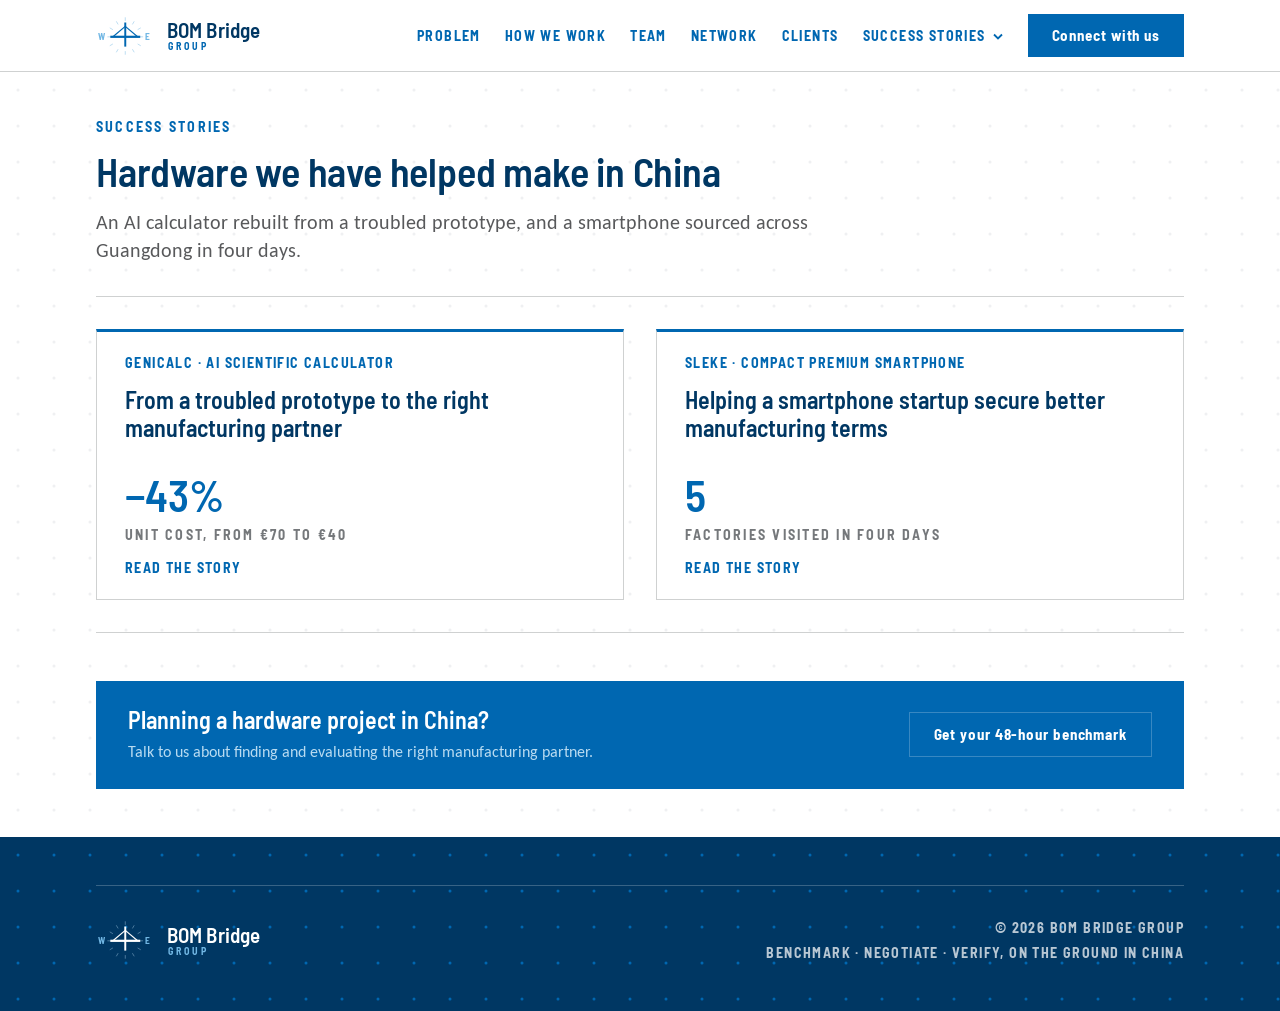
==== success-stories/index.html @ 74b77a2b "Add Success stories section with GeniCalc and SLEKE stories Header dropdown replaces the Results lin" ====
<!doctype html>
<html lang="en">
<head>
<meta charset="utf-8">
<meta name="viewport" content="width=device-width, initial-scale=1">
<title>Success stories | BOM Bridge Group</title>
<meta name="description" content="Hardware projects BOM Bridge Group has helped make in China, from a troubled prototype to a smartphone sourced across Guangdong.">
<meta name="theme-color" content="#003763">
<link rel="canonical" href="https://bombridgegroup.com/success-stories/">
<link rel="icon" href="../assets/logo/favicon.svg" type="image/svg+xml">

<meta property="og:type" content="article">
<meta property="og:site_name" content="BOM Bridge Group">
<meta property="og:title" content="Success stories | BOM Bridge Group">
<meta property="og:description" content="Hardware projects BOM Bridge Group has helped make in China, from a troubled prototype to a smartphone sourced across Guangdong.">
<meta property="og:url" content="https://bombridgegroup.com/success-stories/">
<meta property="og:image" content="https://bombridgegroup.com/assets/og/og-image.png">
<meta property="og:image:width" content="1200">
<meta property="og:image:height" content="630">
<meta name="twitter:card" content="summary_large_image">

<script type="application/ld+json">
{"@context": "https://schema.org", "@type": "CollectionPage", "name": "Success stories", "url": "https://bombridgegroup.com/success-stories/", "description": "Hardware projects BOM Bridge Group has helped make in China, from a troubled prototype to a smartphone sourced across Guangdong.", "publisher": {"@type": "Organization", "name": "BOM Bridge Group", "url": "https://bombridgegroup.com/", "logo": "https://bombridgegroup.com/assets/logo/compass-blue.png"}, "mainEntity": {"@type": "ItemList", "itemListElement": [{"@type": "ListItem", "position": 1, "url": "https://bombridgegroup.com/success-stories/genicalc/", "name": "From a troubled prototype to the right manufacturing partner"}, {"@type": "ListItem", "position": 2, "url": "https://bombridgegroup.com/success-stories/sleke/", "name": "Helping a smartphone startup secure better manufacturing terms"}]}}
</script>

<link rel="preconnect" href="https://fonts.googleapis.com">
<link rel="preconnect" href="https://fonts.gstatic.com" crossorigin>
<link href="https://fonts.googleapis.com/css2?family=Barlow+Semi+Condensed:wght@400;500;600;700&family=Carlito:ital,wght@0,400;0,700;1,400&display=swap" rel="stylesheet">
<link rel="stylesheet" href="../css/tokens.css">
<link rel="stylesheet" href="../css/main.css">
</head>
<body>

<a class="skip" href="#top">Skip to content</a>

<header class="topbar">
  <div class="topbar-inner">
    <a class="brand" href="../" aria-label="BOM Bridge Group, home">
      <svg viewBox="-13 -4 90 61.5" xmlns="http://www.w3.org/2000/svg" role="img" aria-label="BOM Bridge Group compass mark">
        <path d="M54 28 H59.5 M10 28 H4.5 M32 3.5 V-2 M32 50 V55.5" stroke="#B8DBF1" stroke-width="1.4" fill="none"/>
        <path d="M51.05 17 L55.82 14.25 M43 8.95 L45.75 4.18 M21 8.95 L18.25 4.18 M12.95 17 L8.18 14.25 M51.05 39 L55.82 41.75 M43 47.05 L45.75 51.82 M21 47.05 L18.25 51.82 M12.95 39 L8.18 41.75" stroke="#B8DBF1" stroke-width="1.4" fill="none"/>
        <text x="-9.5" y="33" font-family="Bahnschrift,'Barlow Semi Condensed',sans-serif" font-size="14.3" font-weight="700" fill="#71B7E4">W</text>
        <text x="62" y="33" font-family="Bahnschrift,'Barlow Semi Condensed',sans-serif" font-size="14.3" font-weight="700" fill="#71B7E4">E</text>
        <path d="M9 28 H55" stroke="#0067B1" stroke-width="3.4" fill="none"/>
        <path d="M32 6 V43.1" stroke="#0067B1" stroke-width="3"/>
        <path d="M32 12 L13 28" stroke="#0067B1" stroke-width="1.8" fill="none"/>
        <path d="M32 12 L51 28" stroke="#0067B1" stroke-width="1.8" fill="none"/>
      </svg>
      <span class="brand-text">
        <span class="brand-name">BOM Bridge</span>
        <span class="brand-sub">Group</span>
      </span>
    </a>
    <button class="btn btn--secondary nav-toggle" aria-expanded="false" aria-controls="site-nav">Menu</button>
    <nav class="nav" id="site-nav" aria-label="Main">
      <a href="../#problem">Problem</a>
      <a href="../#how">How we work</a>
      <a href="../#team">Team</a>
      <a href="../#network">Network</a>
      <a href="../#clients">Clients</a>
      <div class="nav-dd">
        <button class="nav-dd-toggle" type="button" aria-expanded="false" aria-controls="nav-stories">Success stories
          <svg width="12" height="12" viewBox="0 0 12 12" aria-hidden="true"><path d="M2 4.5 L6 8.5 L10 4.5" fill="none" stroke="currentColor" stroke-width="1.8"/></svg>
        </button>
        <div class="nav-dd-panel" id="nav-stories" hidden>
          <a href="../success-stories/genicalc/">GeniCalc, AI calculator</a>
          <a href="../success-stories/sleke/">SLEKE, smartphone</a>
          <a href="../success-stories/">All success stories</a>
        </div>
      </div>
      <a class="btn" href="../#connect">Connect with us</a>
    </nav>
  </div>
</header>

<main id="top">
<section class="section">
  <div class="wrap">
    <p class="eyebrow">Success Stories</p>
    <h1>Hardware we have helped make in China</h1>
    <p class="section-sub">An AI calculator rebuilt from a troubled prototype, and a smartphone sourced across Guangdong in four days.</p>
    <hr class="rule">
    <div class="story-cards">
      <a class="card story-card" href="../success-stories/genicalc/">
        <p class="case-label">GeniCalc · AI scientific calculator</p>
        <h3>From a troubled prototype to the right manufacturing partner</h3>
        <p class="figure">−43%<span class="figure-label" style="display:block">Unit cost, from €70 to €40</span></p>
        <span class="story-read">Read the story</span>
      </a>
      <a class="card story-card" href="../success-stories/sleke/">
        <p class="case-label">SLEKE · Compact premium smartphone</p>
        <h3>Helping a smartphone startup secure better manufacturing terms</h3>
        <p class="figure">5<span class="figure-label" style="display:block">Factories visited in four days</span></p>
        <span class="story-read">Read the story</span>
      </a>
    </div>
    <hr class="rule">
    <div class="callout story-cta">
      <div>
        <h3>Planning a hardware project in China?</h3>
        <p>Talk to us about finding and evaluating the right manufacturing partner.</p>
      </div>
      <a class="btn btn--on-dark" href="../#connect">Get your 48-hour benchmark</a>
    </div>
  </div>
</section>
</main>

<footer class="footer">
  <div class="wrap">
    <div class="footer-inner">
      <div class="brand" aria-label="BOM Bridge Group">
        <svg viewBox="-13 -4 90 61.5" xmlns="http://www.w3.org/2000/svg" role="img" aria-label="BOM Bridge Group compass mark" style="height:40px;width:auto">
        <path d="M54 28 H59.5 M10 28 H4.5 M32 3.5 V-2 M32 50 V55.5" stroke="rgba(184,219,241,0.45)" stroke-width="1.4" fill="none"/>
        <path d="M51.05 17 L55.82 14.25 M43 8.95 L45.75 4.18 M21 8.95 L18.25 4.18 M12.95 17 L8.18 14.25 M51.05 39 L55.82 41.75 M43 47.05 L45.75 51.82 M21 47.05 L18.25 51.82 M12.95 39 L8.18 41.75" stroke="rgba(184,219,241,0.45)" stroke-width="1.4" fill="none"/>
        <text x="-9.5" y="33" font-family="Bahnschrift,'Barlow Semi Condensed',sans-serif" font-size="14.3" font-weight="700" fill="#71B7E4">W</text>
        <text x="62" y="33" font-family="Bahnschrift,'Barlow Semi Condensed',sans-serif" font-size="14.3" font-weight="700" fill="#71B7E4">E</text>
        <path d="M9 28 H55" stroke="#FFFFFF" stroke-width="3.4" fill="none"/>
        <path d="M32 6 V43.1" stroke="#FFFFFF" stroke-width="3"/>
        <path d="M32 12 L13 28" stroke="#FFFFFF" stroke-width="1.8" fill="none"/>
        <path d="M32 12 L51 28" stroke="#FFFFFF" stroke-width="1.8" fill="none"/>
      </svg>
        <span class="brand-text">
          <span class="brand-name">BOM Bridge</span>
          <span class="brand-sub">Group</span>
        </span>
      </div>
      <div class="footer-labels">
        <span>© 2026 BOM Bridge Group</span>
        <span>Benchmark · Negotiate · Verify, On the ground in China</span>
      </div>
    </div>
  </div>
</footer>

<script src="../js/site.js"></script>
</body>
</html>
---- css/tokens.css ----
/* BOM Bridge Group design tokens — values are verbatim from
   "BOM Bridge Group - Design System.md" §2 (colour) and §3 (type). */
:root {
  --navy:#003763; --blue:#0067B1; --blue-mid:#1976B9; --blue-light:#71B7E4;
  --blue-pale:#B8DBF1; --blue-tint:#EBF3F9;
  --ink:#58595B; --ink-soft:#75787B; --grey:#AFB2B3; --line:#CFD1D1; --paper:#FFFFFF;
  --red:#BF4634; --red-line:#F7D2CD; --red-tint:#FDF3F1;
  --line-on-dark:rgba(255,255,255,0.22);
  --label-on-dark:rgba(255,255,255,0.72);

  --font-display:Bahnschrift,"Barlow Semi Condensed","DIN Alternate",sans-serif;
  --font-body:Calibri,Carlito,"Segoe UI",sans-serif;
  --font-cjk:"Microsoft YaHei","PingFang SC","Noto Sans SC",sans-serif;

  --s1:8px; --s2:16px; --s3:24px; --s4:32px; --s5:48px; --s6:64px; --s7:96px;
  --wrap:1280px; --gutter:96px;
}
---- css/main.css ----
/* BOM Bridge Group — layout and components per design system §3–§5.
   Square corners everywhere except .portrait; no shadows, gradients or blur. */

*, *::before, *::after { box-sizing:border-box; }

html { scroll-behavior:smooth; }
@media (prefers-reduced-motion: reduce) { html { scroll-behavior:auto; } }

body {
  margin:0;
  background:var(--paper) url('../assets/backgrounds/dots-light.svg');
  color:var(--ink);
  font:400 17px/1.5 var(--font-body);
}

/* ---------- Type ---------- */

h1, h2, h3, h4 { color:var(--navy); font-family:var(--font-display); margin:0; }
h1 { font-size:40px; font-weight:600; line-height:1.05; letter-spacing:-0.005em; }
h2 { font-size:28px; font-weight:600; line-height:1.1; }
h3 { font-size:22px; font-weight:600; line-height:1.15; }

.hero-title { font-size:64px; font-weight:600; line-height:1.02; letter-spacing:-0.01em; }

.eyebrow {
  font:700 14px/1 var(--font-display);
  letter-spacing:0.16em; text-transform:uppercase;
  color:var(--blue); margin:0 0 var(--s2);
}
.lead { font-size:20px; line-height:1.4; margin:0; }
.small { font-size:15px; line-height:1.4; }
p { margin:0; }
p + p { margin-top:var(--s2); }

a { color:var(--blue); text-decoration:none; }
a:hover { color:var(--navy); text-decoration:underline; }
:focus-visible { outline:2px solid var(--blue); outline-offset:2px; }

/* ---------- Page scaffolding ---------- */

.skip {
  position:absolute; left:-9999px; top:0;
  background:var(--blue); color:#FFFFFF; padding:10px 16px;
  font:700 15px var(--font-display);
}
.skip:focus { left:0; z-index:100; color:#FFFFFF; }

.wrap { max-width:var(--wrap); margin:0 auto; padding:0 var(--gutter); }

.section { padding:var(--s5) 0; }
/* the closing rule is the section's last element; no extra space below it, so every gap is the same 96px */
.wrap > .rule:last-child { margin-bottom:0; }
/* light sections show the page-wide dots on body, so the pattern runs unbroken from top to bottom */
.section--light { background:none; }
.section--dark {
  background:var(--navy) url('../assets/backgrounds/dots-navy.svg');
  color:#FFFFFF;
}
.section--dark h2, .section--dark h3 { color:#FFFFFF; }
.section--dark .section-sub { color:var(--blue-pale); }
.section--dark .eyebrow { color:var(--label-on-dark); }
.section--dark .rule { border-color:var(--line-on-dark); }
.section--dark .footnote { color:var(--blue-pale); }

.section-sub { font-size:20px; line-height:1.4; color:var(--ink); margin:var(--s2) 0 0; max-width:72ch; }

.rule { border:0; border-top:1px solid var(--line); margin:var(--s4) 0; flex:none; }

.footnote { font-size:14px; line-height:1.4; color:var(--ink-soft); margin:var(--s3) 0 0; }

/* ---------- Header ---------- */

.topbar {
  position:sticky; top:0; z-index:50;
  background:var(--paper);
  border-bottom:1px solid var(--line);
}
.topbar-inner {
  display:flex; align-items:center; justify-content:space-between;
  gap:var(--s3); padding:14px var(--gutter);
  max-width:var(--wrap); margin:0 auto;
}
.brand { display:flex; align-items:center; gap:12px; text-decoration:none; }
.brand:hover { text-decoration:none; }
.brand svg { height:40px; width:auto; display:block; }
.brand-text { display:flex; flex-direction:column; }
.brand-name {
  font:600 21px/1.02 var(--font-display);
  letter-spacing:0.01em; color:var(--navy);
}
.brand-sub {
  font:700 10px/1.2 var(--font-display);
  letter-spacing:0.30em; text-transform:uppercase;
  color:var(--blue); margin-left:1px;
}
.nav { display:flex; align-items:center; gap:var(--s3); }
.nav a:not(.btn) {
  font:700 14px/1 var(--font-display);
  letter-spacing:0.10em; text-transform:uppercase;
  color:var(--blue);
}
.nav a:not(.btn):hover { color:var(--navy); text-decoration:underline; }
.btn.nav-toggle { display:none; }

/* Header dropdown: opens on click (not hover) so it works on touch screens and keyboards */
.nav-dd { position:relative; }
.nav-dd-toggle {
  display:inline-flex; align-items:center; gap:6px;
  background:none; border:0; padding:0; cursor:pointer;
  font:700 14px/1 var(--font-display);
  letter-spacing:0.10em; text-transform:uppercase;
  color:var(--blue);
}
.nav-dd-toggle:hover { color:var(--navy); }
.nav-dd-toggle svg { transition:transform .15s; }
.nav-dd-toggle[aria-expanded="true"] svg { transform:rotate(180deg); }
.nav-dd-panel {
  position:absolute; left:0; top:calc(100% + 18px); z-index:60;
  min-width:250px; padding:8px 0;
  background:var(--paper);
  border:1px solid var(--line); border-top:3px solid var(--blue);
}
.nav .nav-dd-panel a {
  display:block; padding:10px 18px;
  font:600 16px/1.3 var(--font-display);
  letter-spacing:0; text-transform:none;
  color:var(--navy);
}
.nav .nav-dd-panel a:hover { background:var(--blue-tint); color:var(--blue); text-decoration:none; }
.nav .nav-dd-panel a:last-child { border-top:1px solid var(--line); margin-top:4px; color:var(--blue); }

/* ---------- Buttons ---------- */

.btn {
  display:inline-block;
  background:var(--blue); color:#FFFFFF;
  font:700 15px/1 var(--font-display); letter-spacing:0.06em;
  padding:14px 24px; border:0; cursor:pointer;
  text-decoration:none;
}
.btn:hover { background:var(--blue-mid); color:#FFFFFF; text-decoration:none; }
.btn--secondary {
  background:transparent; color:var(--blue);
  border:1px solid var(--blue);
  padding:13px 23px;
}
.btn--secondary:hover { background:var(--blue-tint); color:var(--blue); }

/* ---------- Components (§5) ---------- */

.card {
  background:#FFFFFF; border:1px solid var(--line); border-top:3px solid var(--blue);
  padding:24px 28px;
}
.card--red {
  border:1px solid var(--red-line); border-top:3px solid var(--red);
  background:var(--red-tint);
}

.chip {
  background:var(--blue-tint); color:var(--navy);
  font:700 15px/1.2 var(--font-body);
  padding:10px 14px; text-align:center;
  /* chips share a row height when a neighbour wraps, so centre the text vertically */
  display:flex; align-items:center; justify-content:center;
}
.chip-row { display:grid; gap:var(--s1); }
.chip-row--5 { grid-template-columns:repeat(5, minmax(0,1fr)); }

.callout { background:var(--blue); padding:26px 32px; }
.callout h3 { color:#FFFFFF; font:600 24px/1.1 var(--font-display); margin:0; }
.callout p { color:var(--blue-pale); font:400 16px/1.35 var(--font-body); margin:8px 0 0; }

.steps { display:flex; flex-direction:column; }
.step { display:grid; grid-template-columns:52px 1fr; gap:var(--s3); padding:var(--s3) 0; }
.step + .step { border-top:1px solid var(--line); }
.step-key {
  width:52px; height:52px; border:1px solid var(--blue);
  display:grid; place-content:center;
  font:700 18px var(--font-display); color:var(--blue);
}
.step h3 { font-size:22px; }
.step p { font-size:16px; color:var(--ink-soft); margin-top:6px; }

.bullets { list-style:none; margin:0; padding:0; display:flex; flex-direction:column; gap:var(--s2); }
.bullets li { display:grid; grid-template-columns:14px 1fr; gap:16px; font-size:17px; line-height:1.4; color:var(--ink); }
.bullets li::before {
  content:""; width:8px; height:8px; border-radius:50%;
  background:var(--blue); margin-top:7px;
}
.bullets--red li::before { background:var(--red); }

.figure { font:600 44px/1 var(--font-display); color:var(--blue); }
.figure--red { color:var(--red); }
.figure-label {
  font:700 14px/1.4 var(--font-display);
  letter-spacing:0.16em; text-transform:uppercase;
  color:var(--ink-soft); margin-top:var(--s1);
}

.portrait {
  width:96px; height:96px; flex:none;
  border:3px solid var(--blue); background:var(--blue-tint);
  border-radius:50%; overflow:hidden;
}
.portrait img { width:100%; height:100%; object-fit:cover; display:block; }

.person { display:flex; align-items:center; gap:var(--s3); padding:var(--s3) 0; }
.person + .person { border-top:1px solid var(--line); }
.person h3 { font-size:24px; }
.person .role {
  font:700 14px/1.4 var(--font-display);
  letter-spacing:0.10em; text-transform:uppercase;
  color:var(--blue); margin-top:4px;
}
.person .cv { font-size:15px; line-height:1.4; color:var(--ink-soft); margin-top:6px; }

.logo-tile {
  background:#FFFFFF; border:1px solid var(--line); padding:12px;
  margin:0; display:flex; flex-direction:column; gap:10px;
}
.logo-tile img { height:48px; width:100%; object-fit:contain; display:block; }
.logo-tile figcaption { font-size:15px; line-height:1.4; color:var(--ink-soft); text-align:center; }

.quote { font:italic 400 15px/1.4 var(--font-body); color:var(--ink-soft); margin:0; }
.quote-attr {
  font:700 14px/1.4 var(--font-display);
  letter-spacing:0.10em; text-transform:uppercase;
  color:var(--ink-soft); font-style:normal; display:block; margin-top:var(--s1);
}
.quote--closer { font:500 22px/1.3 var(--font-display); color:var(--navy); font-style:normal; }
.quote--closer .quote-attr { color:var(--blue); }

.colhead {
  font:700 14px/1 var(--font-display);
  letter-spacing:0.16em; text-transform:uppercase;
  color:var(--ink-soft);
  padding-bottom:var(--s2);
  border-bottom:2px solid var(--blue);
  margin:0 0 var(--s1);
}
/* Non-tabular caps label: 1px rule, since 2px is reserved for roster/table headers */
.speclabel {
  font:700 14px/1 var(--font-display);
  letter-spacing:0.16em; text-transform:uppercase;
  color:var(--ink-soft);
  padding-bottom:var(--s2);
  border-bottom:1px solid var(--line);
  margin:var(--s4) 0 var(--s2);
}

/* ---------- Hero ---------- */

.hero { padding:var(--s6) 0 var(--s5); }
.hero-grid {
  display:grid; grid-template-columns:1.1fr 0.9fr;
  gap:var(--s6); align-items:center;
}
.hero-tagline {
  font:700 14px/1 var(--font-display);
  letter-spacing:0.16em; text-transform:uppercase;
  color:var(--blue); margin:0 0 var(--s3);
}
.hero-copy .lead { margin:var(--s3) 0 0; max-width:46ch; }
.hero-ctas { display:flex; flex-wrap:wrap; gap:var(--s2); margin-top:var(--s4); }
.hero-visual { display:grid; place-content:center; }

.stamp {
  width:232px; height:232px;
  border:3px solid var(--blue); background:var(--paper);
  transform:rotate(-8deg);
  display:grid; place-content:center; gap:10px;
  text-align:center; color:var(--blue);
}
.stamp-hanzi { font:700 84px/1 var(--font-cjk); }
.stamp-caps {
  font:700 15px/1.5 var(--font-display);
  letter-spacing:0.16em; text-transform:uppercase;
}

/* ---------- Section-specific layout ---------- */

.grid-2 { display:grid; grid-template-columns:1fr 1fr; gap:var(--s6); }
.grid-3 { display:grid; grid-template-columns:repeat(3, minmax(0,1fr)); gap:var(--s4); }

.case-label {
  font:700 14px/1 var(--font-display);
  letter-spacing:0.10em; text-transform:uppercase;
  color:var(--blue);
}
.prob-card h3 { margin-top:var(--s2); }
.prob-toggle {
  background:none; border:0; padding:0; cursor:pointer;
  font:700 14px/1 var(--font-display);
  letter-spacing:0.10em; text-transform:uppercase;
  color:var(--blue); margin-top:var(--s2);
}
.prob-toggle:hover { color:var(--navy); text-decoration:underline; }
.prob-body { margin-top:var(--s3); }
.prob-body[hidden] { display:none; }
.prob-body .rule { margin:var(--s3) 0; }

.model-steps { display:flex; flex-direction:column; }
.model-step { display:grid; grid-template-columns:52px 1fr; gap:var(--s3); padding:var(--s3) 0; }
.model-step + .model-step { border-top:1px solid var(--line); }
.model-step h4 { font-size:20px; line-height:1.2; }
.model-step p { font-size:16px; color:var(--ink-soft); margin-top:6px; }

.map-frame { border:1px solid var(--blue); padding:24px; background:#FFFFFF; margin:0;
  /* the frame stretches to the tier column's height, so centre the map inside it */
  display:flex; align-items:center; }
.map-frame img { width:100%; height:auto; display:block; }

.tier { padding:var(--s3) 0; }
.tier + .tier { border-top:1px solid var(--line); }
.tier-head { display:flex; align-items:center; gap:12px; }
.tier-swatch { width:12px; height:12px; flex:none; }
.tier-label {
  font:700 14px/1 var(--font-display);
  letter-spacing:0.16em; text-transform:uppercase;
  color:var(--ink-soft);
}
.tier .figure { margin-top:var(--s2); }
.tier .chip-row { margin-top:var(--s2); grid-template-columns:repeat(auto-fit, minmax(120px, 1fr)); }

.clients-grid { display:grid; grid-template-columns:repeat(5, minmax(0,1fr)); gap:var(--s2); }

.stat-row { display:grid; grid-template-columns:1fr 1fr; gap:var(--s4); }
.stat { padding:var(--s3) 0; }

/* ---------- Connect (dark) ---------- */

.form-grid { display:flex; flex-direction:column; gap:var(--s3); }
.field label {
  display:block;
  font:700 14px/1 var(--font-display);
  letter-spacing:0.16em; text-transform:uppercase;
  color:var(--label-on-dark); margin-bottom:var(--s1);
}
.field input, .field select, .field textarea {
  width:100%;
  background:transparent; color:#FFFFFF;
  border:1px solid var(--line-on-dark);
  padding:12px 14px;
  font:400 17px/1.4 var(--font-body);
}
.field input::placeholder, .field textarea::placeholder { color:var(--label-on-dark); }
.field select option { color:var(--ink); background:#FFFFFF; }
.field input:focus, .field select:focus, .field textarea:focus {
  border-color:#FFFFFF; outline:none;
}
.contact-block { padding:var(--s3) 0; }
.contact-block + .contact-block { border-top:1px solid var(--line-on-dark); }
.contact-block h3 {
  font:700 14px/1 var(--font-display);
  letter-spacing:0.16em; text-transform:uppercase;
  color:var(--label-on-dark); margin-bottom:var(--s2);
}
.contact-block p { color:var(--blue-pale); font-size:16px; }
.contact-block .email { font:600 22px/1.2 var(--font-display); color:#FFFFFF; }
.btn--on-dark {
  background:transparent; color:#FFFFFF; border:1px solid var(--line-on-dark);
}
.btn--on-dark:hover { background:transparent; color:#FFFFFF; border-color:#FFFFFF; }

/* ---------- Footer ---------- */

.footer { background:var(--navy) url('../assets/backgrounds/dots-navy.svg'); padding:var(--s5) 0; }
.footer-inner {
  display:flex; align-items:center; justify-content:space-between;
  gap:var(--s3); flex-wrap:wrap;
  border-top:1px solid var(--line-on-dark);
  padding-top:var(--s4);
}
.footer .brand-name { color:#FFFFFF; }
.footer .brand-sub { color:var(--blue-light); }
.footer-labels {
  display:flex; flex-direction:column; gap:6px; text-align:right;
  font:700 14px/1.4 var(--font-display);
  letter-spacing:0.10em; text-transform:uppercase;
  color:var(--label-on-dark);
}

/* ---------- Success stories ---------- */

.story-cards { display:grid; grid-template-columns:repeat(2, minmax(0,1fr)); gap:var(--s4); }
.story-card { display:flex; flex-direction:column; gap:var(--s2); color:inherit; text-decoration:none; }
.story-card:hover { text-decoration:none; border-color:var(--blue); color:inherit; }
.story-card h3 { font-size:24px; }
.story-card .figure { margin-top:auto; padding-top:var(--s2); }
.story-read {
  font:700 14px/1 var(--font-display);
  letter-spacing:0.10em; text-transform:uppercase;
  color:var(--blue);
}
.story-card:hover .story-read { color:var(--navy); text-decoration:underline; }

.crumbs {
  font:700 13px/1.4 var(--font-display);
  letter-spacing:0.10em; text-transform:uppercase;
  color:var(--ink-soft); margin:0 0 var(--s3);
}
.crumbs a { color:var(--blue); }
.story-meta {
  display:flex; flex-wrap:wrap; gap:var(--s1) var(--s4);
  margin:var(--s3) 0 0; padding:0; list-style:none;
  font-size:16px; color:var(--ink);
}
.story-meta b {
  font:700 13px/1 var(--font-display);
  letter-spacing:0.12em; text-transform:uppercase;
  color:var(--ink-soft); margin-right:8px;
}
.story-grid { display:grid; grid-template-columns:minmax(0,1fr) 300px; gap:var(--s6); }
.story-body p { font-size:18px; line-height:1.6; max-width:68ch; }
.story-body p + p { margin-top:20px; }
/* images go in a <figure class="story-figure"> between paragraphs */
.story-figure { margin:var(--s4) 0; }
.story-figure img { display:block; width:100%; height:auto; border:1px solid var(--line); }
.story-figure figcaption { font-size:14px; color:var(--ink-soft); margin-top:var(--s1); }
.story-aside .stat:first-child { padding-top:0; }
.story-aside .stat + .stat { border-top:1px solid var(--line); }
.story-quote { display:flex; align-items:center; gap:var(--s3); margin:var(--s5) 0 0; }
.story-quote .portrait { width:84px; height:84px; }
.story-cta { margin-top:var(--s5); display:flex; flex-wrap:wrap; align-items:center; justify-content:space-between; gap:var(--s3); }

/* ---------- Responsive ---------- */

@media (max-width:1100px) {
  :root { --gutter:48px; }
}

@media (max-width:900px) {
  .hero-grid, .grid-2, .grid-3, .stat-row { grid-template-columns:1fr; }
  .hero-title { font-size:44px; }
  .hero-visual { margin-top:var(--s4); }
  .clients-grid { grid-template-columns:repeat(3, minmax(0,1fr)); }
  .story-cards, .story-grid { grid-template-columns:1fr; }
  .story-grid { gap:var(--s4); }
}

@media (max-width:840px) {
  .nav { display:none; }
  .btn.nav-toggle { display:inline-block; }
  .nav.open {
    display:flex; flex-direction:column; align-items:stretch; gap:0;
    position:absolute; left:0; right:0; top:100%;
    background:var(--paper);
    border-top:1px solid var(--line); border-bottom:1px solid var(--line);
    padding:0 var(--gutter);
  }
  .nav.open a:not(.btn) { padding:14px 0; border-bottom:1px solid var(--line); }
  .nav.open .btn { margin:var(--s2) 0 var(--s3); text-align:center; }
  /* inside the mobile menu the dropdown becomes an accordion */
  .nav.open .nav-dd-toggle { width:100%; justify-content:space-between; padding:14px 0; border-bottom:1px solid var(--line); }
  .nav.open .nav-dd-panel { position:static; min-width:0; border:0; padding:0 0 8px 14px; border-bottom:1px solid var(--line); }
  .nav.open .nav-dd-panel a { padding:10px 0; border-bottom:0; }
  .nav.open .nav-dd-panel a:last-child { border-top:0; margin-top:0; }
  /* .topbar is position:sticky, so it is the containing block for the
     absolutely positioned open nav panel, which then spans the viewport. */
}

@media (max-width:700px) {
  :root { --gutter:24px; }
  .hero-title { font-size:40px; }
  h2 { font-size:24px; }
  .section { padding:40px 0; }
  .hero { padding:40px 0 32px; }
  .clients-grid { grid-template-columns:repeat(2, minmax(0,1fr)); }
  .chip-row--5 { grid-template-columns:repeat(2, minmax(0,1fr)); }
  .stamp { width:168px; height:168px; }
  .stamp-hanzi { font-size:60px; }
  .figure { font-size:36px; }
}
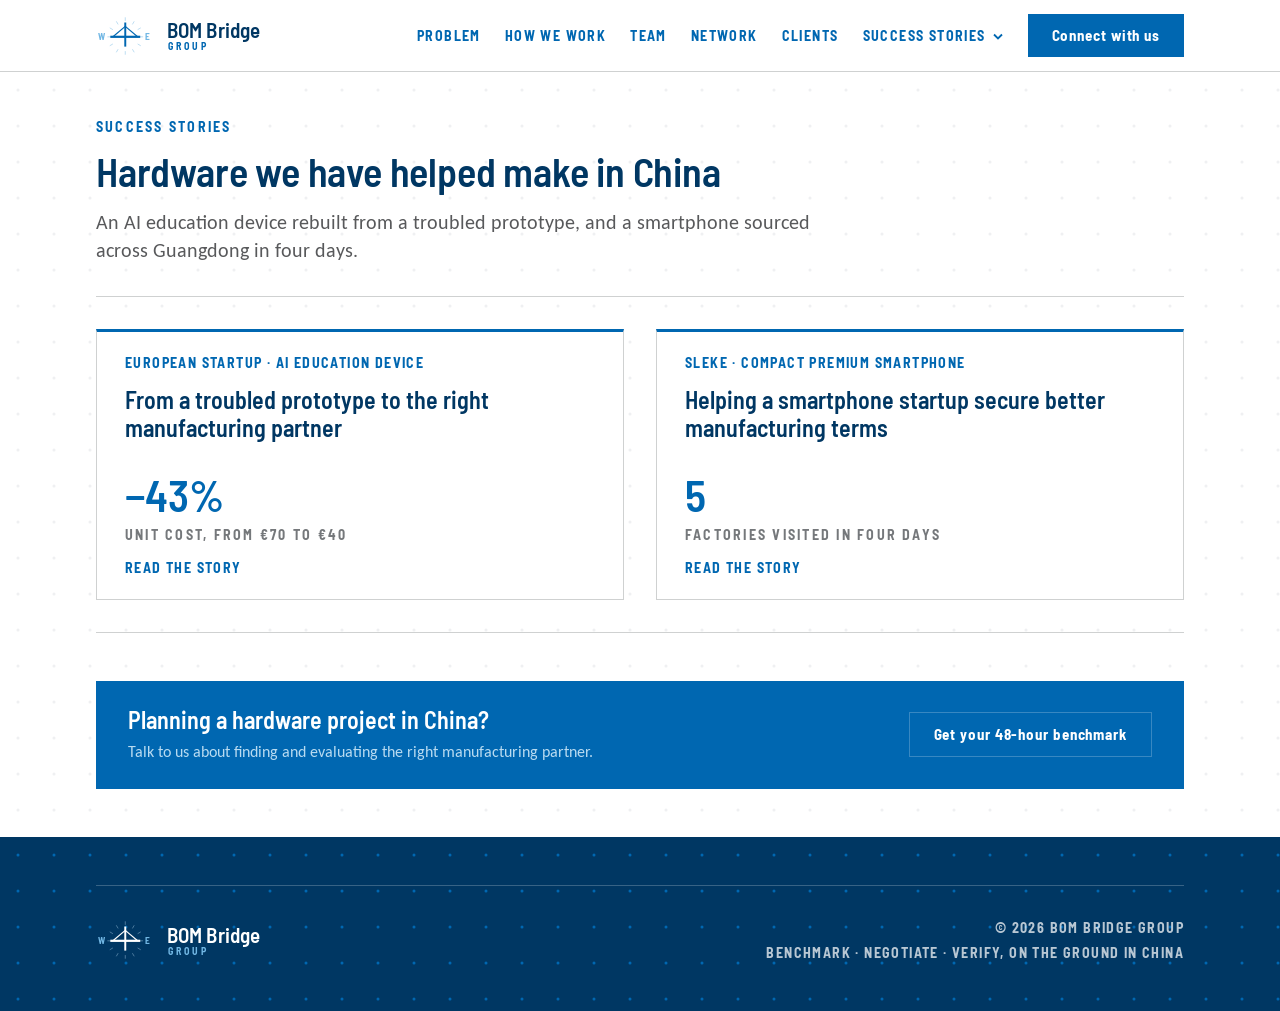
==== commit 1e1334a4: "Anonymise the first success story as an AI education device No client name, website or product type " ====
--- a/success-stories/index.html
+++ b/success-stories/index.html
@@ -20,7 +20,7 @@
 <meta name="twitter:card" content="summary_large_image">
 
 <script type="application/ld+json">
-{"@context": "https://schema.org", "@type": "CollectionPage", "name": "Success stories", "url": "https://bombridgegroup.com/success-stories/", "description": "Hardware projects BOM Bridge Group has helped make in China, from a troubled prototype to a smartphone sourced across Guangdong.", "publisher": {"@type": "Organization", "name": "BOM Bridge Group", "url": "https://bombridgegroup.com/", "logo": "https://bombridgegroup.com/assets/logo/compass-blue.png"}, "mainEntity": {"@type": "ItemList", "itemListElement": [{"@type": "ListItem", "position": 1, "url": "https://bombridgegroup.com/success-stories/genicalc/", "name": "From a troubled prototype to the right manufacturing partner"}, {"@type": "ListItem", "position": 2, "url": "https://bombridgegroup.com/success-stories/sleke/", "name": "Helping a smartphone startup secure better manufacturing terms"}]}}
+{"@context": "https://schema.org", "@type": "CollectionPage", "name": "Success stories", "url": "https://bombridgegroup.com/success-stories/", "description": "Hardware projects BOM Bridge Group has helped make in China, from a troubled prototype to a smartphone sourced across Guangdong.", "publisher": {"@type": "Organization", "name": "BOM Bridge Group", "url": "https://bombridgegroup.com/", "logo": "https://bombridgegroup.com/assets/logo/compass-blue.png"}, "mainEntity": {"@type": "ItemList", "itemListElement": [{"@type": "ListItem", "position": 1, "url": "https://bombridgegroup.com/success-stories/ai-education-device/", "name": "From a troubled prototype to the right manufacturing partner"}, {"@type": "ListItem", "position": 2, "url": "https://bombridgegroup.com/success-stories/sleke/", "name": "Helping a smartphone startup secure better manufacturing terms"}]}}
 </script>
 
 <link rel="preconnect" href="https://fonts.googleapis.com">
@@ -63,7 +63,7 @@
           <svg width="12" height="12" viewBox="0 0 12 12" aria-hidden="true"><path d="M2 4.5 L6 8.5 L10 4.5" fill="none" stroke="currentColor" stroke-width="1.8"/></svg>
         </button>
         <div class="nav-dd-panel" id="nav-stories" hidden>
-          <a href="../success-stories/genicalc/">GeniCalc, AI calculator</a>
+          <a href="../success-stories/ai-education-device/">AI education device</a>
           <a href="../success-stories/sleke/">SLEKE, smartphone</a>
           <a href="../success-stories/">All success stories</a>
         </div>
@@ -78,11 +78,11 @@
   <div class="wrap">
     <p class="eyebrow">Success Stories</p>
     <h1>Hardware we have helped make in China</h1>
-    <p class="section-sub">An AI calculator rebuilt from a troubled prototype, and a smartphone sourced across Guangdong in four days.</p>
+    <p class="section-sub">An AI education device rebuilt from a troubled prototype, and a smartphone sourced across Guangdong in four days.</p>
     <hr class="rule">
     <div class="story-cards">
-      <a class="card story-card" href="../success-stories/genicalc/">
-        <p class="case-label">GeniCalc · AI scientific calculator</p>
+      <a class="card story-card" href="../success-stories/ai-education-device/">
+        <p class="case-label">European startup · AI education device</p>
         <h3>From a troubled prototype to the right manufacturing partner</h3>
         <p class="figure">−43%<span class="figure-label" style="display:block">Unit cost, from €70 to €40</span></p>
         <span class="story-read">Read the story</span>
